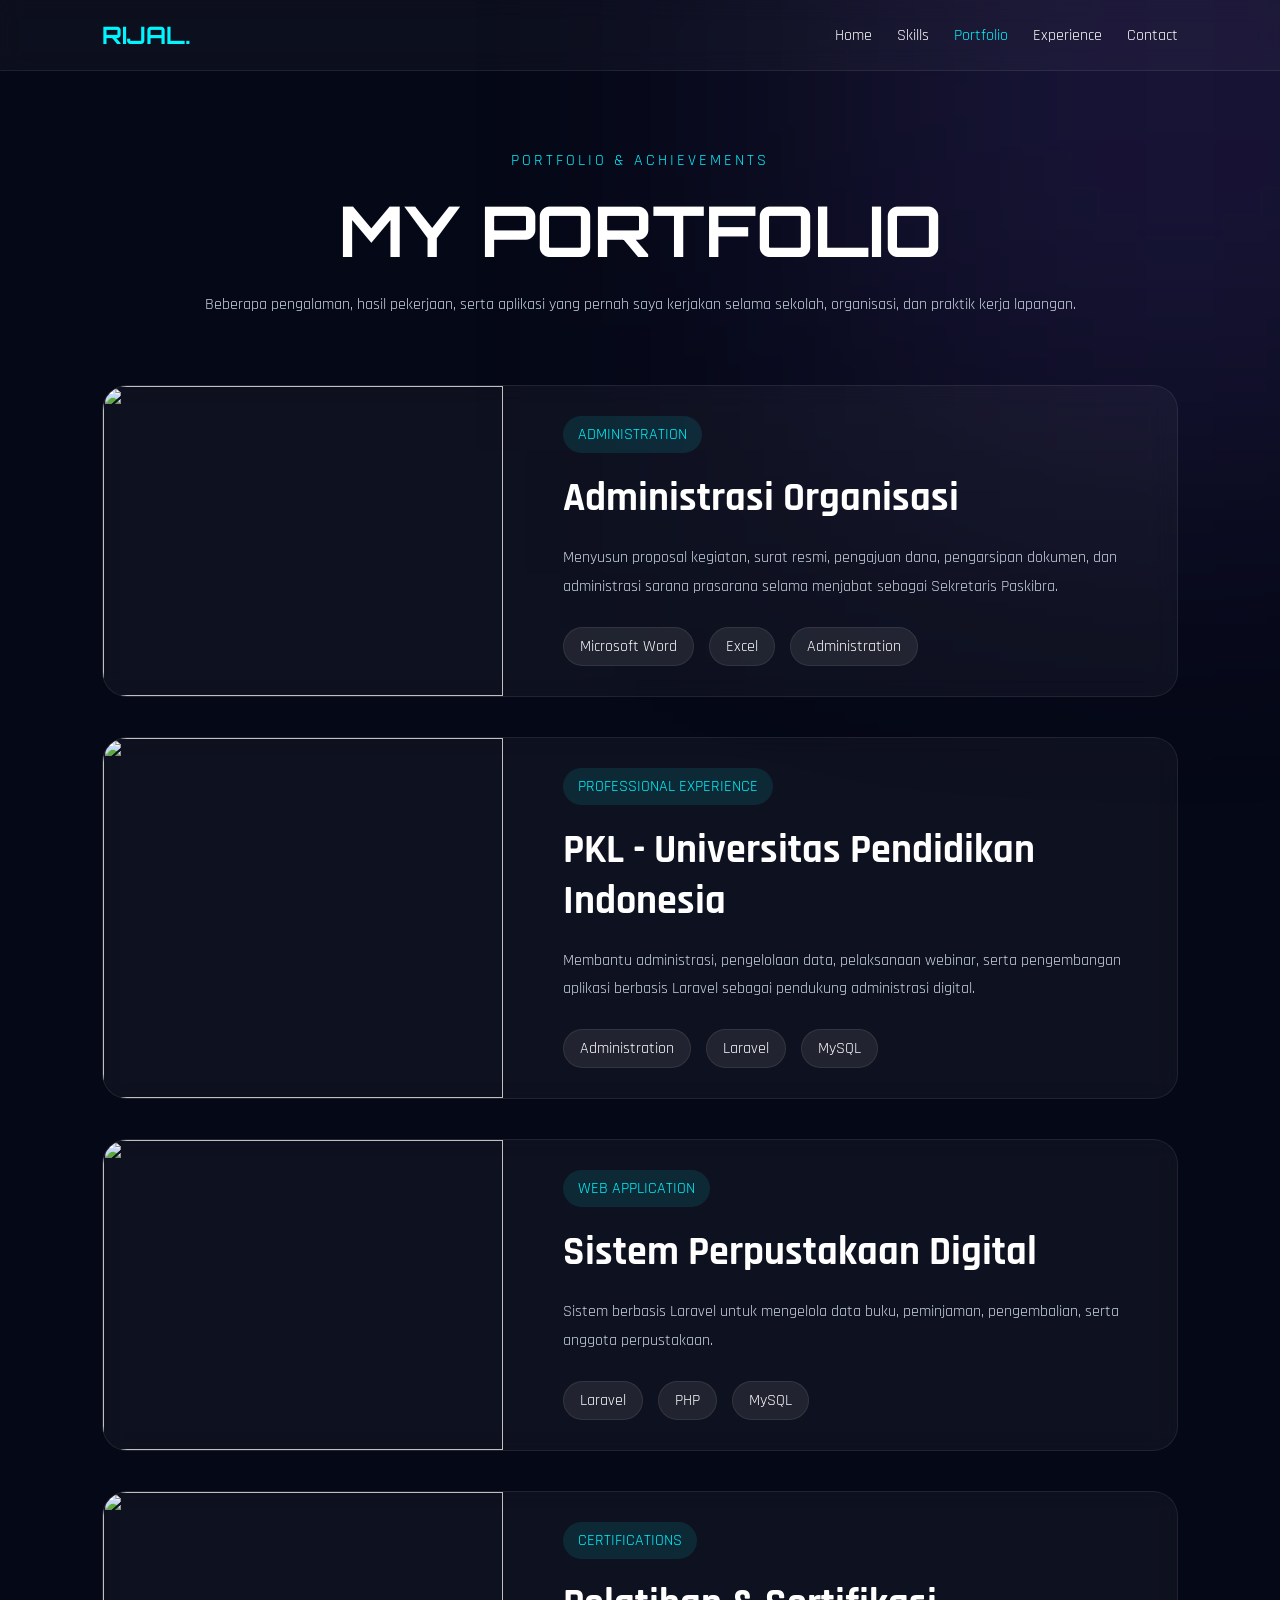
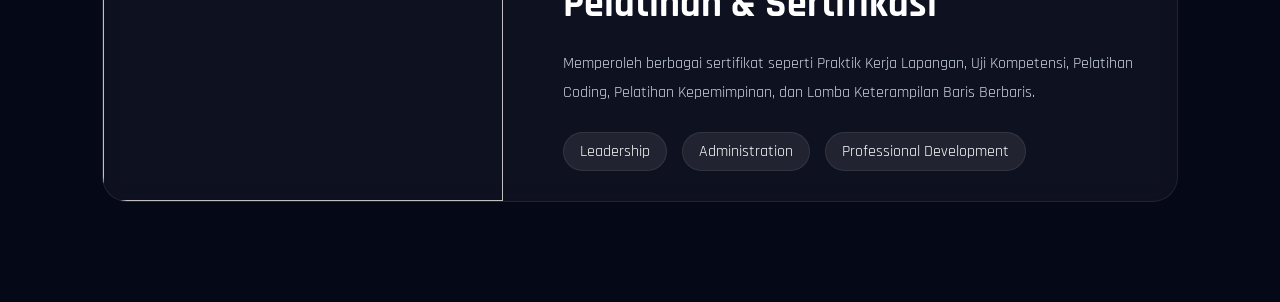
==== projects.html @ e2e269ad "portofolio web" ====
<!DOCTYPE html>
<html lang="id">
<head>
    <meta charset="UTF-8">
    <meta name="viewport" content="width=device-width, initial-scale=1.0">

    <title>Portfolio | Rijal Abdul Rojak</title>

    <link rel="preconnect" href="https://fonts.googleapis.com">
    <link rel="preconnect" href="https://fonts.gstatic.com" crossorigin>

    <link href="https://fonts.googleapis.com/css2?family=Orbitron:wght@400;600;700&family=Rajdhani:wght@400;500;700&display=swap" rel="stylesheet">

    <link rel="stylesheet" href="css/projects.css">
</head>
<body>

<div class="background-glow"></div>

<header class="navbar">

    <div class="logo">RIJAL.</div>

    <nav>
        <ul>
            <li><a href="index.html">Home</a></li>
            <li><a href="skills.html">Skills</a></li>
            <li><a href="projects.html" class="active-nav">Portfolio</a></li>
            <li><a href="experience.html">Experience</a></li>
            <li><a href="contact.html">Contact</a></li>
        </ul>
    </nav>

</header>

<section class="projects-section">

    <div class="project-title">

        <p class="small-title">
            PORTFOLIO & ACHIEVEMENTS
        </p>

        <h1>MY PORTFOLIO</h1>

        <p class="description">
            Beberapa pengalaman, hasil pekerjaan,
            serta aplikasi yang pernah saya kerjakan
            selama sekolah, organisasi,
            dan praktik kerja lapangan.
        </p>

    </div>

    <div class="projects-container">

        <!-- Administrasi -->
        <div class="project-card">

            <div class="project-image">
                <img src="assets/images/project1.jpg" alt="">
            </div>

            <div class="project-content">

                <div class="project-status">
                    ADMINISTRATION
                </div>

                <h2>Administrasi Organisasi</h2>

                <p>
                    Menyusun proposal kegiatan,
                    surat resmi,
                    pengajuan dana,
                    pengarsipan dokumen,
                    dan administrasi sarana prasarana
                    selama menjabat sebagai
                    Sekretaris Paskibra.
                </p>

                <div class="tech-stack">
                    <span>Microsoft Word</span>
                    <span>Excel</span>
                    <span>Administration</span>
                </div>

            </div>

        </div>

        <!-- PKL -->
        <div class="project-card">

            <div class="project-image">
                <img src="assets/images/project2.jpg" alt="">
            </div>

            <div class="project-content">

                <div class="project-status">
                    PROFESSIONAL EXPERIENCE
                </div>

                <h2>PKL - Universitas Pendidikan Indonesia</h2>

                <p>
                    Membantu administrasi,
                    pengelolaan data,
                    pelaksanaan webinar,
                    serta pengembangan aplikasi
                    berbasis Laravel sebagai
                    pendukung administrasi digital.
                </p>

                <div class="tech-stack">
                    <span>Administration</span>
                    <span>Laravel</span>
                    <span>MySQL</span>
                </div>

            </div>

        </div>

        <!-- Digital Library -->
        <div class="project-card">

            <div class="project-image">
                <img src="assets/images/project3.jpg" alt="">
            </div>

            <div class="project-content">

                <div class="project-status">
                    WEB APPLICATION
                </div>

                <h2>Sistem Perpustakaan Digital</h2>

                <p>
                    Sistem berbasis Laravel
                    untuk mengelola data buku,
                    peminjaman,
                    pengembalian,
                    serta anggota perpustakaan.
                </p>

                <div class="tech-stack">
                    <span>Laravel</span>
                    <span>PHP</span>
                    <span>MySQL</span>
                </div>

            </div>

        </div>

        <!-- Sertifikat -->
        <div class="project-card">

            <div class="project-image">
                <img src="assets/images/project4.jpg" alt="">
            </div>

            <div class="project-content">

                <div class="project-status">
                    CERTIFICATIONS
                </div>

                <h2>Pelatihan & Sertifikasi</h2>

                <p>
                    Memperoleh berbagai sertifikat
                    seperti Praktik Kerja Lapangan,
                    Uji Kompetensi,
                    Pelatihan Coding,
                    Pelatihan Kepemimpinan,
                    dan Lomba Keterampilan Baris Berbaris.
                </p>

                <div class="tech-stack">
                    <span>Leadership</span>
                    <span>Administration</span>
                    <span>Professional Development</span>
                </div>

            </div>

        </div>

    </div>

</section>

</body>
</html>
---- css/projects.css ----
*{
  margin: 0;
  padding: 0;
  box-sizing: border-box;
}

body{
  background: #050816;
  color: white;
  font-family: 'Rajdhani', sans-serif;
  overflow-x: hidden;
}

/* Glow */
.background-glow{
  position: fixed;

  width: 700px;
  height: 700px;

  background: rgba(139,92,246,0.15);

  filter: blur(150px);

  top: -250px;
  right: -250px;

  z-index: -1;
}

/* Navbar */
.navbar{
  width: 100%;
  padding: 20px 8%;

  display: flex;
  justify-content: space-between;
  align-items: center;

  position: fixed;

  backdrop-filter: blur(12px);

  background: rgba(255,255,255,0.03);

  border-bottom: 1px solid rgba(255,255,255,0.08);

  z-index: 100;
}

.logo{
  font-size: 24px;
  font-family: 'Orbitron', sans-serif;
  font-weight: bold;

  color: #00F5FF;
}

nav ul{
  display: flex;
  gap: 25px;
  list-style: none;
}

nav a{
  text-decoration: none;
  color: white;
  transition: 0.3s;
}

nav a:hover,
.active-nav{
  color: #00F5FF;
}

/* Projects */
.projects-section{
  padding: 150px 8% 100px;
}

.project-title{
  text-align: center;
  margin-bottom: 70px;
}

.small-title{
  color: #00F5FF;
  letter-spacing: 3px;

  margin-bottom: 15px;
}

.project-title h1{
  font-size: 70px;
  font-family: 'Orbitron', sans-serif;
}

.description{
  margin-top: 20px;
  color: #cbd5e1;
}

/* Container */
.projects-container{
  display: flex;
  flex-direction: column;
  gap: 40px;
}

/* Card */
.project-card{
  display: flex;
  gap: 30px;

  background: rgba(255,255,255,0.04);

  border: 1px solid rgba(255,255,255,0.08);

  border-radius: 25px;

  overflow: hidden;

  backdrop-filter: blur(12px);

  transition: 0.3s;
}

.project-card:hover{
  transform: translateY(-10px);

  border-color: #00F5FF;

  box-shadow: 0 0 25px rgba(0,255,255,0.15);
}

/* Image */
.project-image{
  width: 400px;
}

.project-image img{
  width: 100%;
  height: 100%;

  object-fit: cover;
}

/* Content */
.project-content{
  padding: 30px;
  flex: 1;
}

.project-status{
  display: inline-block;

  padding: 8px 15px;

  border-radius: 20px;

  background: rgba(0,255,255,0.1);

  color: #00F5FF;

  margin-bottom: 20px;
}

.project-content h2{
  font-size: 40px;
  margin-bottom: 20px;
}

.project-content p{
  line-height: 1.8;
  color: #cbd5e1;
}

/* Stack */
.tech-stack{
  display: flex;
  gap: 15px;
  flex-wrap: wrap;

  margin-top: 25px;
}

.tech-stack span{
  padding: 8px 16px;

  border-radius: 20px;

  background: rgba(255,255,255,0.08);

  border: 1px solid rgba(255,255,255,0.08);
}

/* Buttons */
.project-buttons{
  display: flex;
  gap: 20px;

  margin-top: 30px;
}

.project-buttons a{
  padding: 12px 24px;

  border-radius: 10px;

  text-decoration: none;

  transition: 0.3s;
}

.project-buttons a:first-child{
  background: #00F5FF;
  color: black;
  font-weight: bold;
}

.project-buttons a:first-child:hover{
  box-shadow: 0 0 20px #00F5FF;
}

.project-buttons a:last-child{
  border: 1px solid #00F5FF;
  color: #00F5FF;
}

.project-buttons a:last-child:hover{
  background: #00F5FF;
  color: black;
}

/* Responsive */
@media(max-width:900px){

  .project-card{
    flex-direction: column;
  }

  .project-image{
    width: 100%;
    height: 250px;
  }

  .project-title h1{
    font-size: 50px;
  }

  nav{
    display: none;
  }

}
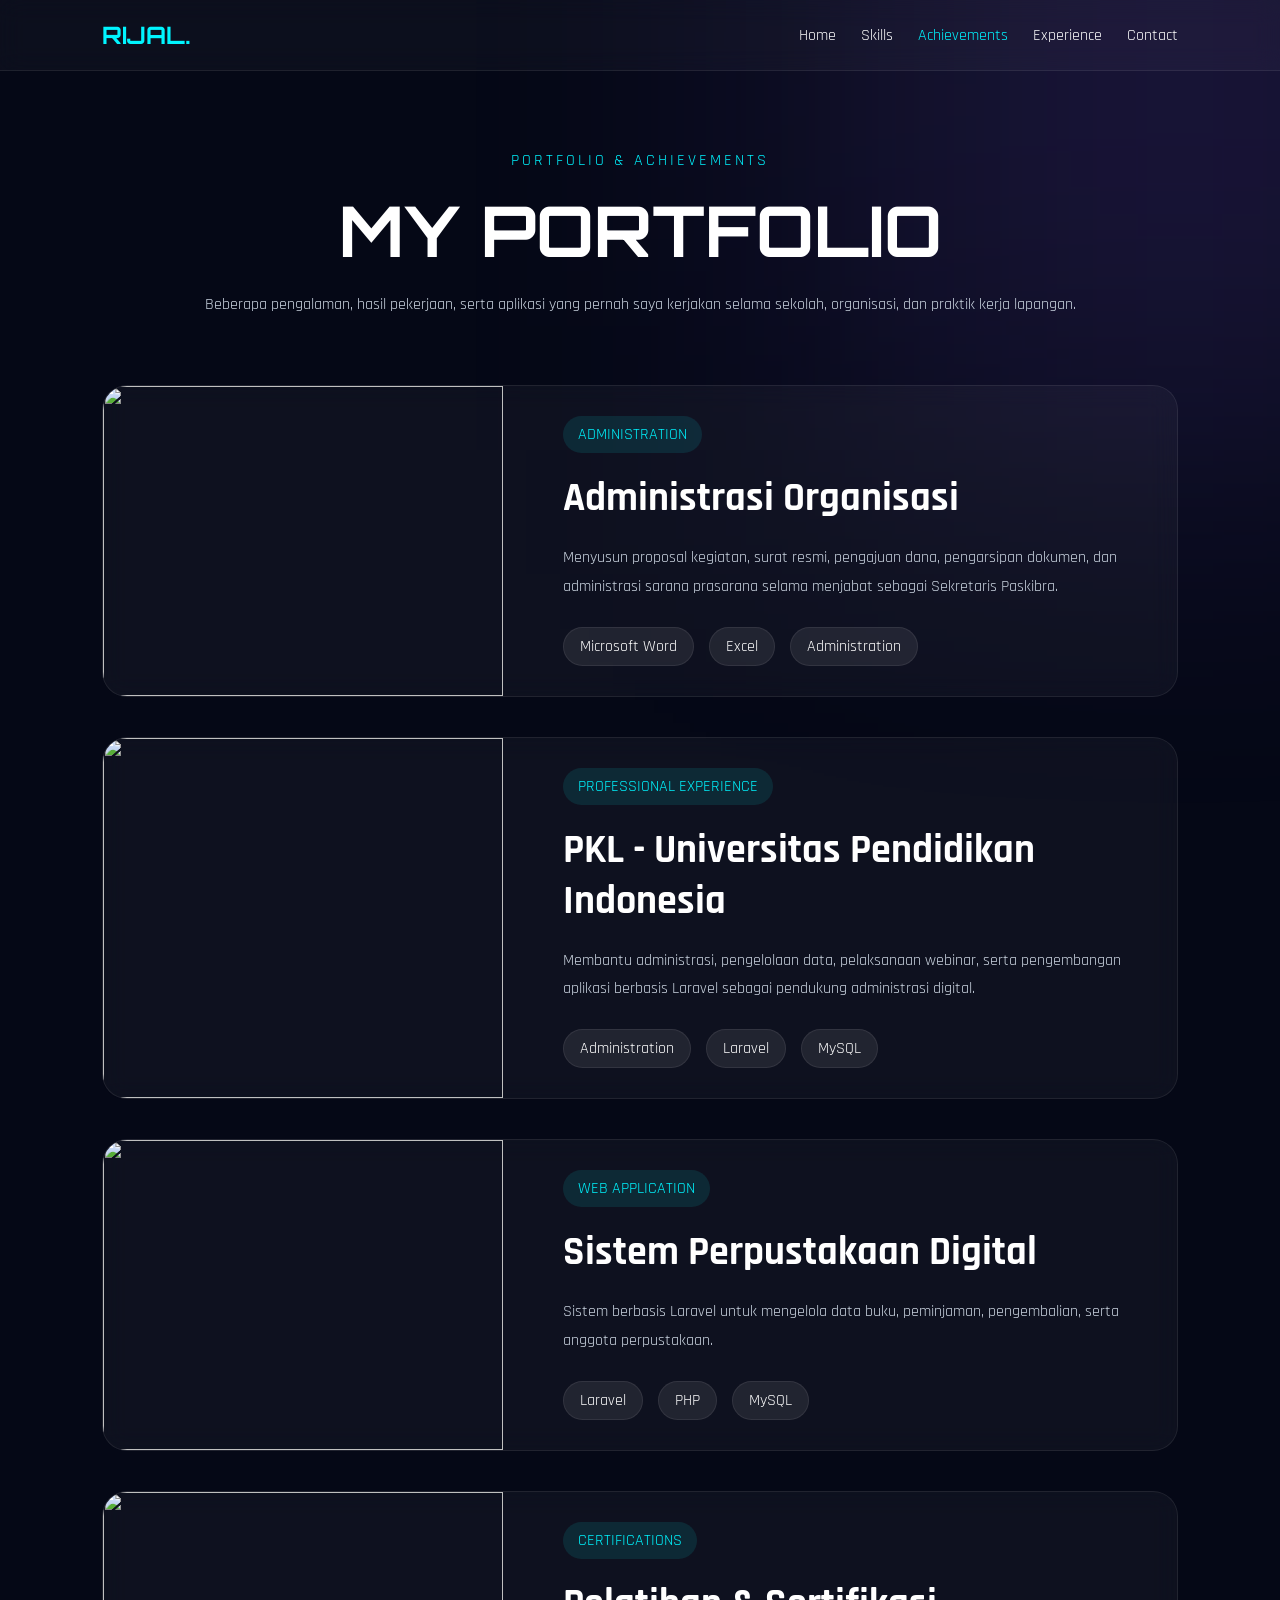
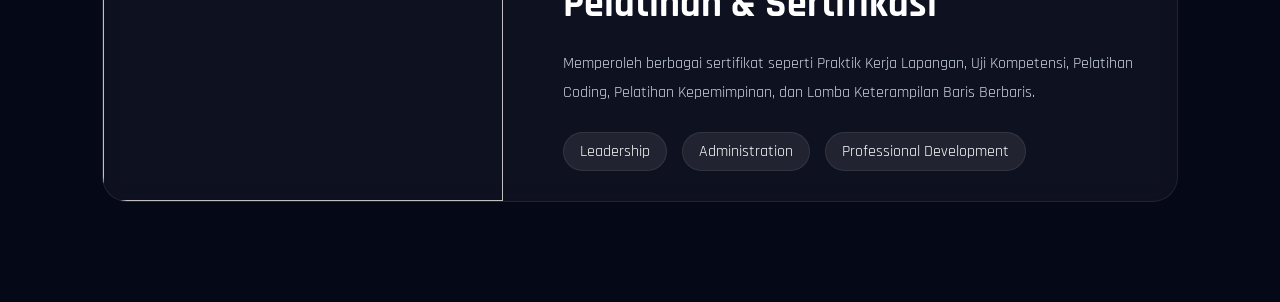
==== commit 33a8b289: "update portofolio" ====
--- a/projects.html
+++ b/projects.html
@@ -25,7 +25,7 @@
         <ul>
             <li><a href="index.html">Home</a></li>
             <li><a href="skills.html">Skills</a></li>
-            <li><a href="projects.html" class="active-nav">Portfolio</a></li>
+            <li><a href="projects.html" class="active-nav">Achievements</a></li>
             <li><a href="experience.html">Experience</a></li>
             <li><a href="contact.html">Contact</a></li>
         </ul>
